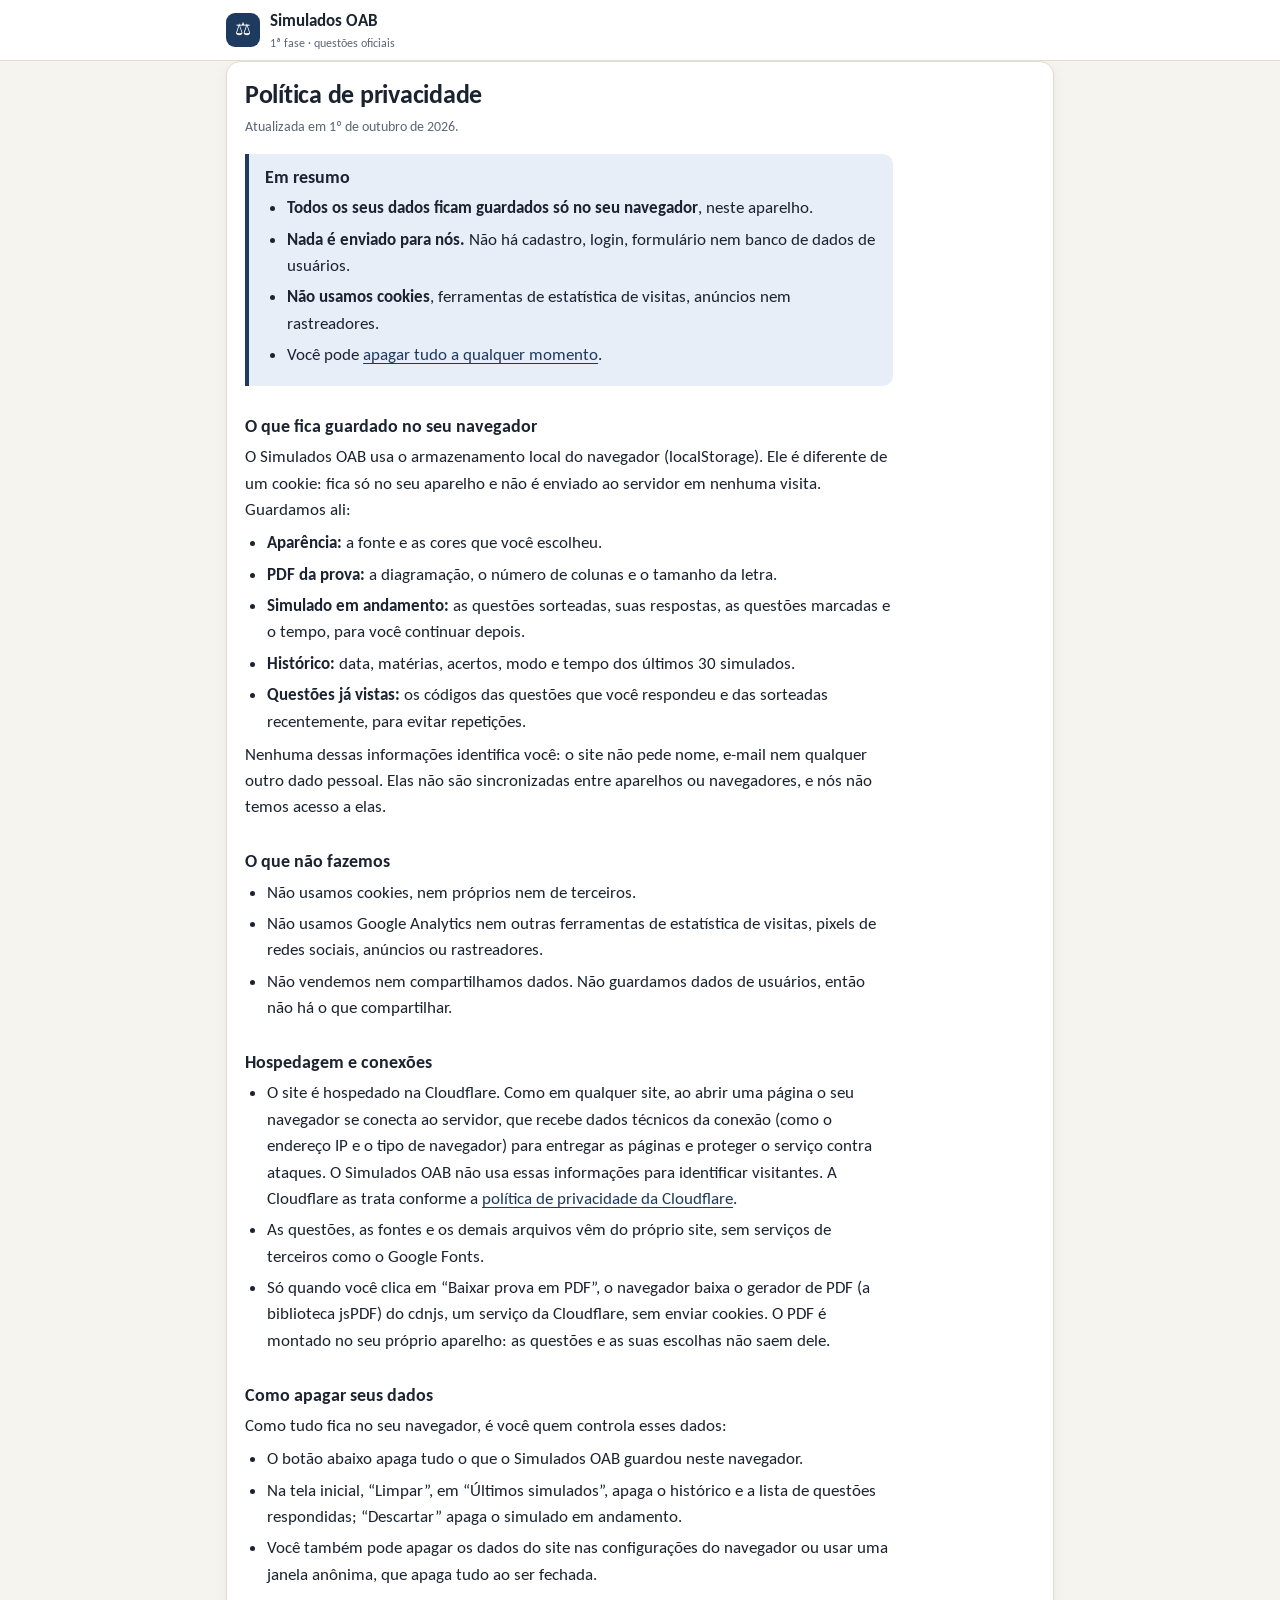
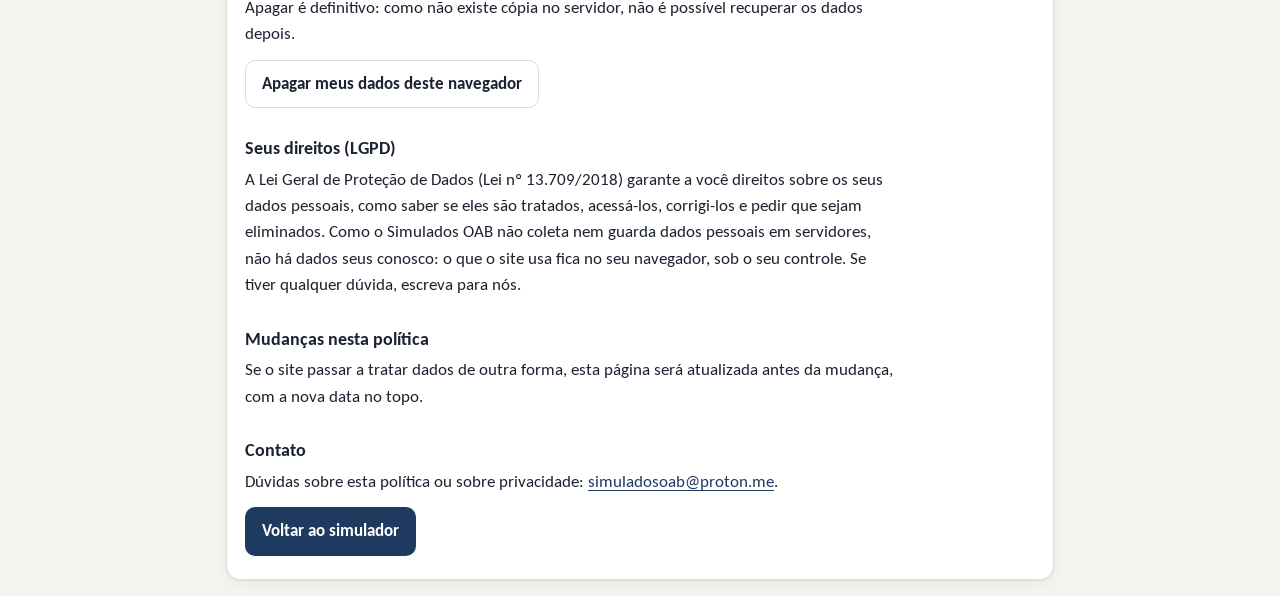
==== privacidade.html @ f7adb547 "Política de privacidade, cabeçalhos de segurança e lista do que é publicado - Política de privacidad" ====
<!doctype html>
<html lang="pt-BR">
<head>
<meta charset="utf-8">
<meta name="viewport" content="width=device-width, initial-scale=1">
<title>Política de privacidade · Simulados OAB</title>
<meta name="description" content="Como o Simulados OAB trata seus dados: tudo fica guardado só no seu navegador, sem cookies e sem rastreadores.">
<link rel="icon" href="data:image/svg+xml,%3Csvg xmlns='http://www.w3.org/2000/svg' viewBox='0 0 32 32'%3E%3Crect width='32' height='32' rx='7' fill='%231f3a5f'/%3E%3Cpath d='M16 6v20M9 11h14M9 11l-3 7h6zM23 11l-3 7h6z' stroke='%23f2c14e' stroke-width='2' fill='none' stroke-linejoin='round'/%3E%3C/svg%3E">
<script src="tema.js"></script>
<link rel="stylesheet" href="style.css">
</head>
<body>
<header class="top">
  <div class="wrap top-in">
    <a class="brand" href="./">
      <span class="logo" aria-hidden="true">⚖</span>
      <span><strong>Simulados OAB</strong><small>1ª fase · questões oficiais</small></span>
    </a>
  </div>
</header>

<main class="wrap">
  <article class="card doc">
    <h1>Política de privacidade</h1>
    <p class="muted small">Atualizada em <time datetime="2026-10-01">1º de outubro de 2026</time>.</p>

    <div class="destaque">
      <h2 id="resumo">Em resumo</h2>
      <ul>
        <li><strong>Todos os seus dados ficam guardados só no seu navegador</strong>, neste aparelho.</li>
        <li><strong>Nada é enviado para nós.</strong> Não há cadastro, login, formulário nem banco de dados de usuários.</li>
        <li><strong>Não usamos cookies</strong>, ferramentas de estatística de visitas, anúncios nem rastreadores.</li>
        <li>Você pode <a href="#apagar">apagar tudo a qualquer momento</a>.</li>
      </ul>
    </div>

    <h2 id="local">O que fica guardado no seu navegador</h2>
    <p>
      O Simulados OAB usa o armazenamento local do navegador (<span lang="en">localStorage</span>).
      Ele é diferente de um cookie: fica só no seu aparelho e não é enviado ao servidor em nenhuma visita.
      Guardamos ali:
    </p>
    <ul>
      <li><strong>Aparência:</strong> a fonte e as cores que você escolheu.</li>
      <li><strong>PDF da prova:</strong> a diagramação, o número de colunas e o tamanho da letra.</li>
      <li><strong>Simulado em andamento:</strong> as questões sorteadas, suas respostas, as questões marcadas e o tempo, para você continuar depois.</li>
      <li><strong>Histórico:</strong> data, matérias, acertos, modo e tempo dos últimos 30 simulados.</li>
      <li><strong>Questões já vistas:</strong> os códigos das questões que você respondeu e das sorteadas recentemente, para evitar repetições.</li>
    </ul>
    <p>
      Nenhuma dessas informações identifica você: o site não pede nome, e-mail nem qualquer outro dado pessoal.
      Elas não são sincronizadas entre aparelhos ou navegadores, e nós não temos acesso a elas.
    </p>

    <h2 id="nao-fazemos">O que não fazemos</h2>
    <ul>
      <li>Não usamos cookies, nem próprios nem de terceiros.</li>
      <li>Não usamos Google Analytics nem outras ferramentas de estatística de visitas, pixels de redes sociais, anúncios ou rastreadores.</li>
      <li>Não vendemos nem compartilhamos dados. Não guardamos dados de usuários, então não há o que compartilhar.</li>
    </ul>

    <h2 id="hospedagem">Hospedagem e conexões</h2>
    <ul>
      <li>
        O site é hospedado na Cloudflare. Como em qualquer site, ao abrir uma página o seu navegador se conecta ao servidor,
        que recebe dados técnicos da conexão (como o endereço IP e o tipo de navegador) para entregar as páginas e proteger o
        serviço contra ataques. O Simulados OAB não usa essas informações para identificar visitantes. A Cloudflare as trata
        conforme a <a href="https://www.cloudflare.com/pt-br/privacypolicy/" rel="noopener">política de privacidade da Cloudflare</a>.
      </li>
      <li>As questões, as fontes e os demais arquivos vêm do próprio site, sem serviços de terceiros como o Google Fonts.</li>
      <li>
        Só quando você clica em “Baixar prova em PDF”, o navegador baixa o gerador de PDF (a biblioteca jsPDF) do cdnjs,
        um serviço da Cloudflare, sem enviar cookies. O PDF é montado no seu próprio aparelho: as questões e as suas
        escolhas não saem dele.
      </li>
    </ul>

    <h2 id="apagar">Como apagar seus dados</h2>
    <p>Como tudo fica no seu navegador, é você quem controla esses dados:</p>
    <ul>
      <li>O botão abaixo apaga tudo o que o Simulados OAB guardou neste navegador.</li>
      <li>Na tela inicial, “Limpar”, em “Últimos simulados”, apaga o histórico e a lista de questões respondidas; “Descartar” apaga o simulado em andamento.</li>
      <li>Você também pode apagar os dados do site nas configurações do navegador ou usar uma janela anônima, que apaga tudo ao ser fechada.</li>
    </ul>
    <p>Apagar é definitivo: como não existe cópia no servidor, não é possível recuperar os dados depois.</p>
    <div class="acoes">
      <button id="apagarBtn" class="btn ghost" type="button" hidden>Apagar meus dados deste navegador</button>
      <p id="apagarMsg" class="small" role="status"></p>
    </div>

    <h2 id="direitos">Seus direitos (LGPD)</h2>
    <p>
      A Lei Geral de Proteção de Dados (Lei nº 13.709/2018) garante a você direitos sobre os seus dados pessoais,
      como saber se eles são tratados, acessá-los, corrigi-los e pedir que sejam eliminados. Como o Simulados OAB não
      coleta nem guarda dados pessoais em servidores, não há dados seus conosco: o que o site usa fica no seu
      navegador, sob o seu controle. Se tiver qualquer dúvida, escreva para nós.
    </p>

    <h2 id="mudancas">Mudanças nesta política</h2>
    <p>
      Se o site passar a tratar dados de outra forma, esta página será atualizada antes da mudança, com a nova data no topo.
    </p>

    <h2 id="contato">Contato</h2>
    <p>Dúvidas sobre esta política ou sobre privacidade: <a href="mailto:simuladosoab@proton.me">simuladosoab@proton.me</a>.</p>

    <p class="acoes"><a class="btn primary" href="./">Voltar ao simulador</a></p>
  </article>
</main>
<script src="privacidade.js"></script>
</body>
</html>
---- style.css ----
/* ---------- fontes embarcadas (licenças em fonts/) ---------- */
/* Fonte OAB: a Calibri dos cadernos de prova quando o aparelho a tem; senão, a Carlito
   (mesmas medidas da Calibri), embarcada como subconjunto latino com o nome "Fonte OAB". */
@font-face { font-family: "Fonte OAB"; src: local("Calibri"), url("fonts/FonteOAB-Regular.woff2") format("woff2"), url("fonts/FonteOAB-Regular.woff") format("woff"); font-weight: 400; font-style: normal; font-display: swap; }
@font-face { font-family: "Fonte OAB"; src: local("Calibri Bold"), local("Calibri-Bold"), url("fonts/FonteOAB-Bold.woff2") format("woff2"), url("fonts/FonteOAB-Bold.woff") format("woff"); font-weight: 700; font-style: normal; font-display: swap; }
@font-face { font-family: "Fonte OAB"; src: local("Calibri Italic"), local("Calibri-Italic"), url("fonts/FonteOAB-Italic.woff2") format("woff2"), url("fonts/FonteOAB-Italic.woff") format("woff"); font-weight: 400; font-style: italic; font-display: swap; }
@font-face { font-family: "Fonte OAB"; src: local("Calibri Bold Italic"), local("Calibri-BoldItalic"), url("fonts/FonteOAB-BoldItalic.woff2") format("woff2"), url("fonts/FonteOAB-BoldItalic.woff") format("woff"); font-weight: 700; font-style: italic; font-display: swap; }
@font-face { font-family: "iA Writer Duo S"; src: url("fonts/iAWriterDuoS-Regular.woff2") format("woff2"), url("fonts/iAWriterDuoS-Regular.woff") format("woff"); font-weight: 400; font-style: normal; font-display: swap; }
@font-face { font-family: "iA Writer Duo S"; src: url("fonts/iAWriterDuoS-Bold.woff2") format("woff2"), url("fonts/iAWriterDuoS-Bold.woff") format("woff"); font-weight: 700; font-style: normal; font-display: swap; }
@font-face { font-family: "iA Writer Duo S"; src: url("fonts/iAWriterDuoS-Italic.woff2") format("woff2"), url("fonts/iAWriterDuoS-Italic.woff") format("woff"); font-weight: 400; font-style: italic; font-display: swap; }
@font-face { font-family: "iA Writer Duo S"; src: url("fonts/iAWriterDuoS-BoldItalic.woff2") format("woff2"), url("fonts/iAWriterDuoS-BoldItalic.woff") format("woff"); font-weight: 700; font-style: italic; font-display: swap; }
@font-face { font-family: "Atkinson Hyperlegible"; src: url("fonts/AtkinsonHyperlegible-Regular.woff2") format("woff2"), url("fonts/AtkinsonHyperlegible-Regular.woff") format("woff"); font-weight: 400; font-display: swap; }
@font-face { font-family: "Atkinson Hyperlegible"; src: url("fonts/AtkinsonHyperlegible-Bold.woff2") format("woff2"), url("fonts/AtkinsonHyperlegible-Bold.woff") format("woff"); font-weight: 700; font-display: swap; }
@font-face { font-family: "Lexend"; src: url("fonts/Lexend-wght.ttf") format("truetype"); font-weight: 100 900; font-display: swap; }
@font-face { font-family: "Literata"; src: url("fonts/Literata-Regular.woff2") format("woff2"), url("fonts/Literata-Regular.woff") format("woff"); font-weight: 400; font-display: swap; }
@font-face { font-family: "Literata"; src: url("fonts/Literata-Bold.woff2") format("woff2"), url("fonts/Literata-Bold.woff") format("woff"); font-weight: 700; font-display: swap; }
@font-face { font-family: "Lora"; src: url("fonts/Lora-wght.ttf") format("truetype"); font-weight: 400 700; font-display: swap; }

:root {
  --font-system: -apple-system, BlinkMacSystemFont, "Segoe UI", Roboto, "Helvetica Neue", Arial, sans-serif;
  --font: "Fonte OAB", Calibri, var(--font-system); /* padrão: Fonte OAB */
  --fs: 17px;
}
:root[data-font="iawriter"] { --font: "iA Writer Duo S", ui-monospace, Menlo, monospace; --fs: 15px; }
:root[data-font="atkinson"] { --font: "Atkinson Hyperlegible", var(--font-system); --fs: 16.5px; }
:root[data-font="lexend"] { --font: "Lexend", var(--font-system); --fs: 15.5px; }
:root[data-font="literata"] { --font: "Literata", Georgia, "Times New Roman", serif; --fs: 16.5px; }
:root[data-font="lora"] { --font: "Lora", Georgia, "Times New Roman", serif; --fs: 16.5px; }

/* ---------- cores (fundo + texto) ---------- */
:root {
  --bg: #f6f4ef;
  --surface: #ffffff;
  --surface-2: #f1eee7;
  --ink: #1b2330;
  --muted: #5d6675;
  --line: #e2ddd2;
  --brand: #1f3a5f;
  --brand-ink: #ffffff;
  --accent: #b8860b;
  --ok: #1e7a4c;
  --ok-bg: #e5f4ec;
  --bad: #b3261e;
  --bad-bg: #fbe9e7;
  --warn: #8a5a00;
  --sel: #e7eef8;
  --sel-line: #1f3a5f;
  --shadow: 0 1px 2px rgba(20, 30, 45, .06), 0 4px 16px rgba(20, 30, 45, .05);
  --radius: 14px;
  color-scheme: light;
}
/* "Automático": segue o claro/escuro do sistema. O escuro é em escala de cinza (mesma
   luminosidade dos tons originais); só acerto/erro mantêm verde e vermelho. */
@media (prefers-color-scheme: dark) {
  :root:not([data-theme]), :root[data-theme="auto"] {
    --bg: #151515; --surface: #202020; --surface-2: #292929; --ink: #ebebeb; --muted: #a3a3a3;
    --line: #353535; --brand: #b2b2b2; --brand-ink: #151515; --accent: #bbbbbb;
    --ok: #5cc98d; --ok-bg: #173226; --bad: #f08a80; --bad-bg: #3a1d1b; --warn: #bbbbbb;
    --sel: #2c2c2c; --sel-line: #b2b2b2; --shadow: 0 1px 2px rgba(0,0,0,.3); color-scheme: dark;
  }
}
:root[data-theme="dark"] {
  --bg: #151515; --surface: #202020; --surface-2: #292929; --ink: #ebebeb; --muted: #a3a3a3;
  --line: #353535; --brand: #b2b2b2; --brand-ink: #151515; --accent: #bbbbbb;
  --ok: #5cc98d; --ok-bg: #173226; --bad: #f08a80; --bad-bg: #3a1d1b; --warn: #bbbbbb;
  --sel: #2c2c2c; --sel-line: #b2b2b2; --shadow: 0 1px 2px rgba(0,0,0,.3); color-scheme: dark;
}
:root[data-theme="sepia"] {
  --bg: #f3ead7; --surface: #fbf5e8; --surface-2: #efe3cb; --ink: #3d2f1f; --muted: #6f5b44;
  --line: #e0d1b3; --brand: #7a4a1c; --brand-ink: #fffaf0; --accent: #a8741a;
  --ok: #3d6b2a; --ok-bg: #e6ecd2; --bad: #a23a22; --bad-bg: #f6dfd2; --warn: #8a5a00;
  --sel: #f0e1c4; --sel-line: #7a4a1c; --shadow: 0 1px 2px rgba(80, 55, 20, .08); color-scheme: light;
}
:root[data-theme="papel"] {
  --bg: #ffffff; --surface: #ffffff; --surface-2: #f3f3f3; --ink: #111111; --muted: #555555;
  --line: #dddddd; --brand: #111111; --brand-ink: #ffffff; --accent: #9a6b00;
  --ok: #1a7a3e; --ok-bg: #e3f3e8; --bad: #b3261e; --bad-bg: #fbe6e4; --warn: #7a5000;
  --sel: #ececec; --sel-line: #111111; --shadow: none; color-scheme: light;
}
:root[data-theme="verde"] {
  --bg: #e7efe2; --surface: #f4f8f1; --surface-2: #dde8d6; --ink: #1d2b1a; --muted: #4f5f4a;
  --line: #cddbc4; --brand: #2f5d34; --brand-ink: #ffffff; --accent: #8a6d12;
  --ok: #23703e; --ok-bg: #d8ecd9; --bad: #a8321f; --bad-bg: #f4dcd5; --warn: #7a5300;
  --sel: #d6e6d0; --sel-line: #2f5d34; --shadow: 0 1px 2px rgba(30, 50, 25, .08); color-scheme: light;
}
:root[data-theme="noite"] {
  --bg: #0e1726; --surface: #15213a; --surface-2: #1c2b47; --ink: #dbe5f3; --muted: #93a3bb;
  --line: #2a3a58; --brand: #7fb0ff; --brand-ink: #0b1424; --accent: #f2c14e;
  --ok: #6fd39a; --ok-bg: #12321f; --bad: #ff8f84; --bad-bg: #3d1c1a; --warn: #f0b65a;
  --sel: #1d3150; --sel-line: #7fb0ff; --shadow: 0 1px 2px rgba(0,0,0,.35); color-scheme: dark;
}
:root[data-theme="contraste"] {
  --bg: #000000; --surface: #000000; --surface-2: #1a1a1a; --ink: #ffffff; --muted: #e6e6e6;
  --line: #ffffff; --brand: #ffd400; --brand-ink: #000000; --accent: #ffd400;
  --ok: #4dff88; --ok-bg: #003316; --bad: #ff6b6b; --bad-bg: #3a0000; --warn: #ffd400;
  --sel: #262600; --sel-line: #ffd400; --shadow: none; color-scheme: dark;
}

* { box-sizing: border-box; }
html { -webkit-text-size-adjust: 100%; }
body {
  margin: 0; background: var(--bg); color: var(--ink);
  font: var(--fs)/1.55 var(--font);
}
[hidden] { display: none !important; }
h1, h2 { line-height: 1.2; margin: 0 0 .4em; }
h1 { font-size: 1.6rem; letter-spacing: -.01em; }
h2 { font-size: 1.05rem; }
p { margin: .3em 0; }
.wrap { max-width: 860px; margin: 0 auto; padding: 0 16px; }
.muted { color: var(--muted); }
.small { font-size: .88rem; }
.row { display: flex; align-items: center; }
.gap { gap: 10px; }
.wrap-row { flex-wrap: wrap; margin: 4px 0 16px; }

/* header */
.top { background: var(--surface); border-bottom: 1px solid var(--line); position: sticky; top: 0; z-index: 10; }
.top-in { display: flex; justify-content: space-between; align-items: center; height: 60px; }
.brand { display: flex; gap: 10px; align-items: center; background: none; border: 0; color: inherit; cursor: pointer; padding: 0; text-align: left; font: inherit; }
.brand small { display: block; color: var(--muted); font-size: .75rem; }
.logo { width: 34px; height: 34px; border-radius: 9px; background: var(--brand); color: var(--brand-ink); display: grid; place-items: center; font-size: 18px; }
.top-actions { display: flex; align-items: center; gap: 10px; }
.timer { font-variant-numeric: tabular-nums; font-weight: 600; background: var(--surface-2); padding: 4px 10px; border-radius: 999px; font-size: .9rem; }
.timer.low { color: var(--bad); }
.icon-btn { width: 36px; height: 36px; border-radius: 10px; border: 1px solid var(--line); background: var(--surface); color: var(--ink); cursor: pointer; font-size: 16px; }

main { padding-top: 20px; padding-bottom: 60px; }
.intro { margin: 8px 0 16px; }

/* cards */
.card { background: var(--surface); border: 1px solid var(--line); border-radius: var(--radius); padding: 18px; margin-bottom: 16px; box-shadow: var(--shadow); }
.card-head { display: flex; justify-content: space-between; align-items: center; gap: 10px; }
.pill { font-size: .8rem; background: var(--surface-2); padding: 3px 10px; border-radius: 999px; color: var(--muted); white-space: nowrap; }
.pill.group { background: var(--sel); color: var(--brand); font-weight: 600; }
.resume { display: flex; justify-content: space-between; align-items: center; gap: 12px; flex-wrap: wrap; border-color: var(--accent); }
.resume .muted { display: block; font-size: .88rem; }

/* presets */
.presets { display: grid; grid-template-columns: repeat(2, minmax(0, 1fr)); gap: 10px; margin: 14px 0 16px; }
.preset { text-align: left; border: 1px solid var(--line); background: var(--surface-2); color: var(--ink); border-radius: 12px; padding: 12px 14px; cursor: pointer; font: inherit; transition: border-color .15s, background .15s; }
.preset:hover { border-color: var(--sel-line); }
.preset.on { background: var(--sel); border-color: var(--sel-line); box-shadow: inset 0 0 0 1px var(--sel-line); }
.preset-t { display: block; font-weight: 650; }
.preset-d { display: block; font-size: .8rem; color: var(--muted); margin-top: 2px; }

/* subject chips */
.subjects { display: grid; gap: 14px; }
.tier-h { font-size: .75rem; text-transform: uppercase; letter-spacing: .06em; color: var(--muted); margin: 0 0 6px; font-weight: 600; }
.chips { display: flex; flex-wrap: wrap; gap: 8px; }
.chip { border: 1px solid var(--line); background: var(--surface); color: var(--ink); border-radius: 999px; padding: 7px 12px; cursor: pointer; font: inherit; font-size: .9rem; display: inline-flex; gap: 6px; align-items: center; }
.chip:hover { border-color: var(--sel-line); }
.chip .n { color: var(--muted); font-size: .78rem; }
.chip[aria-pressed="true"] { background: var(--brand); border-color: var(--brand); color: var(--brand-ink); }
.chip[aria-pressed="true"] .n { color: inherit; opacity: .8; }
.warn { color: var(--warn); margin-top: 10px; }

/* fields */
.grid2 { display: grid; grid-template-columns: 1fr 1fr; gap: 12px; margin: 10px 0 14px; }
.field span { display: block; font-size: .85rem; color: var(--muted); margin-bottom: 4px; }
select { width: 100%; font: inherit; padding: 9px 10px; border-radius: 10px; border: 1px solid var(--line); background: var(--surface); color: var(--ink); }
.toggles { display: grid; grid-template-columns: 1fr 1fr; gap: 10px; margin-bottom: 12px; }
.toggle { display: flex; gap: 10px; align-items: flex-start; border: 1px solid var(--line); border-radius: 12px; padding: 10px 12px; cursor: pointer; }
.toggle:has(input:checked) { border-color: var(--sel-line); background: var(--sel); }
.toggle input { margin-top: 4px; accent-color: var(--brand); }
.toggle small { display: block; color: var(--muted); font-size: .8rem; }
.check { display: flex; gap: 8px; align-items: flex-start; font-size: .92rem; margin: 6px 0; cursor: pointer; }
.check input { margin-top: 4px; accent-color: var(--brand); }
.check.inline { margin: 0; font-size: .85rem; }

/* buttons */
.btn { font: inherit; font-weight: 600; border-radius: 10px; padding: 10px 16px; cursor: pointer; border: 1px solid transparent; }
.btn.small { padding: 6px 10px; font-size: .85rem; }
.btn.big { padding: 13px 22px; font-size: 1.02rem; }
.btn.primary { background: var(--brand); color: var(--brand-ink); }
.btn.primary:disabled { opacity: .45; cursor: not-allowed; }
.btn.ghost { background: var(--surface); color: var(--ink); border-color: var(--line); }
.btn.ghost:hover { border-color: var(--sel-line); }
.btn.danger-ghost { background: none; color: var(--bad); border-color: transparent; text-decoration: underline; text-underline-offset: 3px; }
.start-bar { display: flex; justify-content: space-between; align-items: center; gap: 12px; flex-wrap: wrap; margin: 4px 0 24px; }

.history { list-style: none; margin: 8px 0 0; padding: 0; }
.history li { display: flex; justify-content: space-between; gap: 12px; padding: 8px 0; border-top: 1px solid var(--line); font-size: .9rem; }
.history li:first-child { border-top: 0; }
.history .sc { font-weight: 700; font-variant-numeric: tabular-nums; }
.foot { margin-top: 24px; }

/* quiz */
.quiz-top { display: flex; gap: 12px; align-items: center; justify-content: space-between; margin-bottom: 10px; }
.quiz-top > div { flex: 1; }
.progress { height: 6px; background: var(--surface-2); border-radius: 999px; overflow: hidden; }
#progBar { height: 100%; width: 0; background: var(--brand); transition: width .2s; }
.qgrid { display: grid; grid-template-columns: repeat(auto-fill, minmax(38px, 1fr)); gap: 6px; margin-bottom: 12px; }
.qgrid button { font: inherit; font-size: .8rem; height: 34px; border-radius: 8px; border: 1px solid var(--line); background: var(--surface); color: var(--ink); cursor: pointer; position: relative; }
.qgrid button.ans { background: var(--sel); border-color: var(--sel-line); }
.qgrid button.cur { outline: 2px solid var(--accent); outline-offset: 1px; }
.qgrid button.flag::after { content: ""; position: absolute; top: 3px; right: 3px; width: 6px; height: 6px; border-radius: 50%; background: var(--accent); }
.qgrid button.right { background: var(--ok-bg); border-color: var(--ok); }
.qgrid button.wrong { background: var(--bad-bg); border-color: var(--bad); }
.qmeta { display: flex; flex-wrap: wrap; gap: 8px 12px; align-items: center; margin-bottom: 10px; }
.tag { background: var(--sel); color: var(--brand); font-weight: 650; font-size: .8rem; padding: 3px 10px; border-radius: 999px; }
.qtext { white-space: pre-line; font-size: 1.02rem; margin-bottom: 14px; }
.alts { display: grid; gap: 8px; }
.alt { display: flex; gap: 12px; text-align: left; font: inherit; color: var(--ink); background: var(--surface); border: 1px solid var(--line); border-radius: 12px; padding: 11px 13px; cursor: pointer; line-height: 1.45; }
.alt:hover:not(:disabled) { border-color: var(--sel-line); }
.alt .l { flex: 0 0 26px; height: 26px; border-radius: 50%; display: grid; place-items: center; font-weight: 700; font-size: .85rem; background: var(--surface-2); }
.alt.chosen { border-color: var(--sel-line); background: var(--sel); box-shadow: inset 0 0 0 1px var(--sel-line); }
.alt.chosen .l { background: var(--brand); color: var(--brand-ink); }
.alt.right { border-color: var(--ok); background: var(--ok-bg); box-shadow: inset 0 0 0 1px var(--ok); }
.alt.right .l { background: var(--ok); color: #fff; }
.alt.wrong { border-color: var(--bad); background: var(--bad-bg); box-shadow: inset 0 0 0 1px var(--bad); }
.alt.wrong .l { background: var(--bad); color: #fff; }
.alt:disabled { cursor: default; }
.feedback { margin-top: 12px; padding: 10px 12px; border-radius: 10px; font-weight: 600; }
.feedback.ok { background: var(--ok-bg); color: var(--ok); }
.feedback.bad { background: var(--bad-bg); color: var(--bad); }
.quiz-nav { display: grid; grid-template-columns: 1fr auto 1fr; gap: 10px; }
.quiz-nav #nextBtn { justify-self: end; }
.quiz-nav #prevBtn { justify-self: start; }
.finish-row { text-align: center; margin-top: 14px; }

/* result */
.score-card { display: flex; gap: 20px; align-items: center; }
.score-ring { --p: 0; flex: 0 0 104px; height: 104px; border-radius: 50%; display: grid; place-items: center;
  background: conic-gradient(var(--ring, var(--brand)) calc(var(--p) * 1%), var(--surface-2) 0); }
.score-ring span { width: 80px; height: 80px; border-radius: 50%; background: var(--surface); display: grid; place-items: center; font-weight: 800; font-size: 1.35rem; font-variant-numeric: tabular-nums; }
.bars { display: grid; gap: 10px; margin-top: 8px; }
.bar-row { display: grid; grid-template-columns: minmax(120px, 210px) 1fr auto; gap: 10px; align-items: center; font-size: .9rem; }
.bar { height: 10px; border-radius: 999px; background: var(--surface-2); overflow: hidden; }
.bar > i { display: block; height: 100%; background: var(--brand); border-radius: 999px; }
.bar-row .v { font-variant-numeric: tabular-nums; color: var(--muted); min-width: 64px; text-align: right; }
.review { display: grid; gap: 12px; margin-top: 10px; }
.rv { border: 1px solid var(--line); border-radius: 12px; padding: 12px 14px; }
.rv summary { cursor: pointer; display: flex; gap: 10px; align-items: baseline; list-style: none; }
.rv summary::-webkit-details-marker { display: none; }
.rv .st { flex: 0 0 auto; font-weight: 700; font-size: .8rem; padding: 2px 8px; border-radius: 999px; }
.rv .st.ok { background: var(--ok-bg); color: var(--ok); }
.rv .st.bad { background: var(--bad-bg); color: var(--bad); }
.rv .st.blank { background: var(--surface-2); color: var(--muted); }
.rv .sum { overflow: hidden; text-overflow: ellipsis; display: -webkit-box; -webkit-line-clamp: 2; -webkit-box-orient: vertical; }
.rv .body { margin-top: 10px; }
.rv .body .alts { margin-top: 8px; }

.toast { position: fixed; left: 50%; bottom: 20px; transform: translateX(-50%); background: var(--ink); color: var(--bg); padding: 10px 16px; border-radius: 10px; font-size: .9rem; max-width: calc(100% - 32px); z-index: 20; }

@media (max-width: 640px) {
  h1 { font-size: 1.35rem; }
  .presets, .grid2, .toggles { grid-template-columns: 1fr; }
  .card { padding: 14px; }
  .score-card { flex-direction: column; text-align: center; }
  .bar-row { grid-template-columns: 1fr auto; }
  .bar-row .bar { grid-column: 1 / -1; grid-row: 2; }
  .quiz-nav { grid-template-columns: 1fr 1fr; }
  .quiz-nav #flagBtn { grid-column: 1 / -1; grid-row: 2; }
  .start-bar .btn { width: 100%; }
  .brand small { display: none; }
}

/* v2: prova completa, temas recorrentes, PDF */
.preset.wide { grid-column: 1 / -1; }
.rec-box { margin: 2px 0 8px 26px; font-size: .85rem; }
.rec-box summary { cursor: pointer; color: var(--brand); font-weight: 600; }
.rec-list { margin-top: 8px; display: grid; gap: 6px; }
.rec-list p { margin: 0; color: var(--muted); }
.rec-list strong { color: var(--ink); }
.start-actions { display: flex; gap: 10px; flex-wrap: wrap; }
.btn.ghost.big:disabled { opacity: .45; cursor: not-allowed; }
.qmeta .topic { font-size: .8rem; color: var(--muted); }
@media (max-width: 640px) {
  .start-actions { width: 100%; flex-direction: column-reverse; }
  .start-actions .btn { width: 100%; }
  .rec-box { margin-left: 0; }
}

/* v3: aparência (fonte e cores) */
.appearance { padding: 0; }
.appearance > summary { list-style: none; cursor: pointer; padding: 14px 18px; display: flex; align-items: center; justify-content: space-between; gap: 12px; }
.appearance > summary::-webkit-details-marker { display: none; }
.appearance > summary::after { content: "▾"; color: var(--muted); transition: transform .15s; }
.appearance[open] > summary::after { transform: rotate(180deg); }
.appearance .ap-cur { color: var(--muted); font-size: .85rem; font-weight: 400; }
.appearance .ap-body { padding: 0 18px 18px; display: grid; gap: 16px; }
.ap-h { font-size: .8rem; text-transform: uppercase; letter-spacing: .06em; color: var(--muted); font-weight: 600; margin: 0 0 8px; }
.ap-fonts { display: grid; grid-template-columns: repeat(3, minmax(0, 1fr)); gap: 8px; }
.ap-font { font: inherit; text-align: left; border: 1px solid var(--line); background: var(--surface); color: var(--ink); border-radius: 12px; padding: 10px 12px; cursor: pointer; }
.ap-font .aa { display: block; font-size: 1.35rem; line-height: 1.2; }
.ap-font .nm { display: block; font-size: .8rem; color: var(--muted); margin-top: 2px; }
.ap-font[aria-checked="true"], .ap-color[aria-checked="true"] { border-color: var(--sel-line); box-shadow: inset 0 0 0 2px var(--sel-line); }
.ap-colors { display: grid; grid-template-columns: repeat(4, minmax(0, 1fr)); gap: 8px; }
.ap-color { font: inherit; border: 1px solid var(--line); border-radius: 12px; padding: 0; cursor: pointer; overflow: hidden; background: none; color: var(--ink); text-align: left; }
.ap-color .sw { display: flex; align-items: center; justify-content: center; height: 46px; font-weight: 700; font-size: 1.1rem; border-bottom: 1px solid var(--line); }
.ap-color .nm { display: block; padding: 6px 10px; font-size: .8rem; }
@media (max-width: 640px) {
  .ap-fonts { grid-template-columns: repeat(2, minmax(0, 1fr)); }
  .ap-colors { grid-template-columns: repeat(2, minmax(0, 1fr)); }
}

/* v4: menu de formatação no cabeçalho e opções do PDF */
.fmt { position: relative; }
#fmtBtn { display: grid; place-items: center; }
#fmtBtn[aria-expanded="true"] { border-color: var(--sel-line); background: var(--sel); color: var(--brand); }
.fmt-menu { position: absolute; right: 0; top: calc(100% + 8px); width: min(440px, calc(100vw - 32px)); max-height: calc(100vh - 90px); overflow: auto; z-index: 30; margin: 0; padding: 14px; display: grid; gap: 8px; box-shadow: 0 8px 30px rgba(0, 0, 0, .18); }
.fmt-menu .ap-h { margin: 4px 0 0; }
.fmt-menu .ap-fonts { grid-template-columns: repeat(3, minmax(0, 1fr)); }
.fmt-menu .ap-font .aa { font-size: 1.15rem; }
.ap-font .nt { display: block; font-size: .72rem; color: var(--brand); font-weight: 600; margin-top: 1px; }
.ap-leg { margin: 8px 0 0; }
#pdfOpcoes .toggles { margin: 10px 0 8px; }
.link-btn { font: inherit; background: none; border: 0; padding: 0; color: var(--brand); text-decoration: underline; text-underline-offset: 3px; cursor: pointer; }
@media (max-width: 640px) {
  .fmt-menu .ap-fonts { grid-template-columns: repeat(2, minmax(0, 1fr)); }
}

/* links (rodapé, política de privacidade, página 404) */
a { color: var(--brand); text-underline-offset: 3px; }
a.brand { text-decoration: none; }
a.btn { display: inline-block; text-decoration: none; }
.foot p { margin: 0 0 .6em; }

/* páginas de texto: política de privacidade e 404 */
.doc > * { max-width: 72ch; }
.doc h1 { margin-bottom: .2em; }
.doc h2 { font-size: 1.15rem; margin: 1.6em 0 .4em; }
.doc ul { padding-left: 1.3em; margin: .4em 0; }
.doc li { margin: .3em 0; }
.doc .destaque { background: var(--sel); border-left: 4px solid var(--sel-line); border-radius: 0 10px 10px 0; padding: 12px 16px; margin: 16px 0; }
.doc .destaque h2 { margin-top: 0; }
.doc .destaque ul { margin: 0; }
.doc .acoes { margin-top: 12px; }
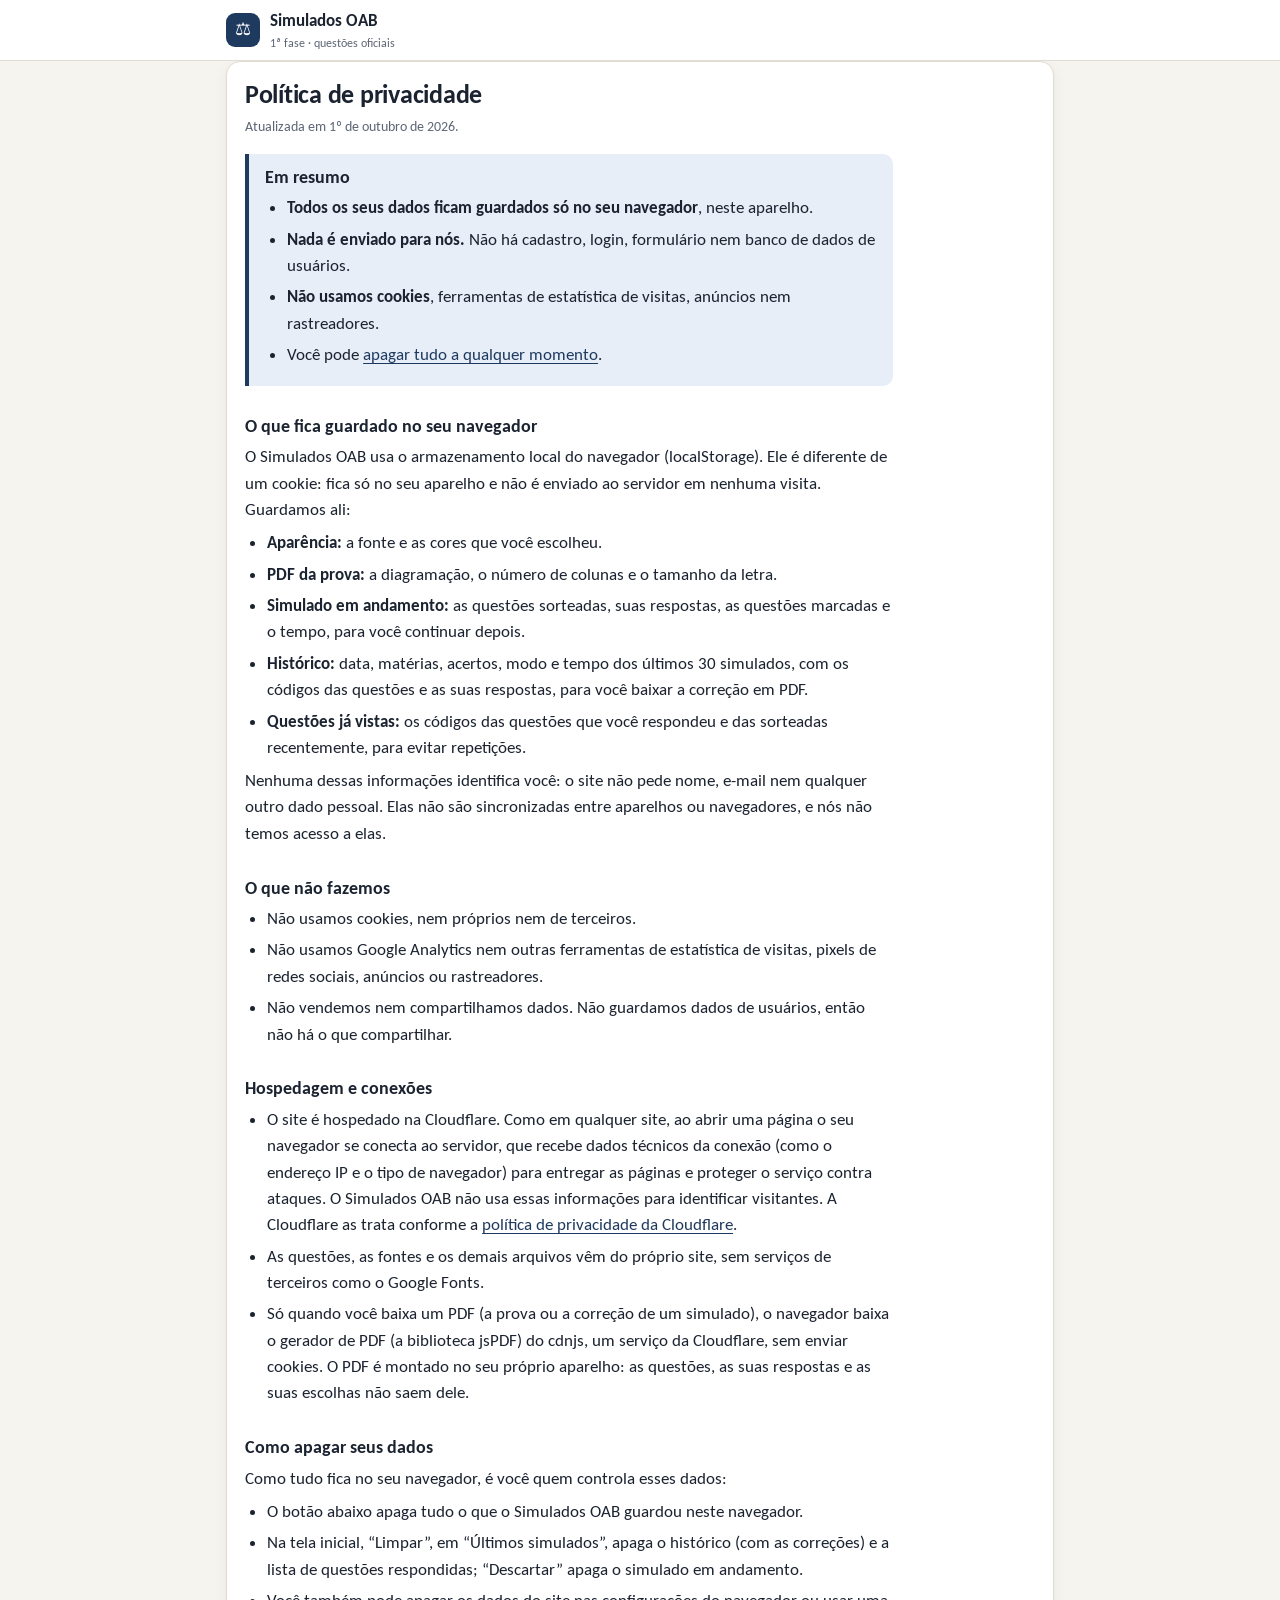
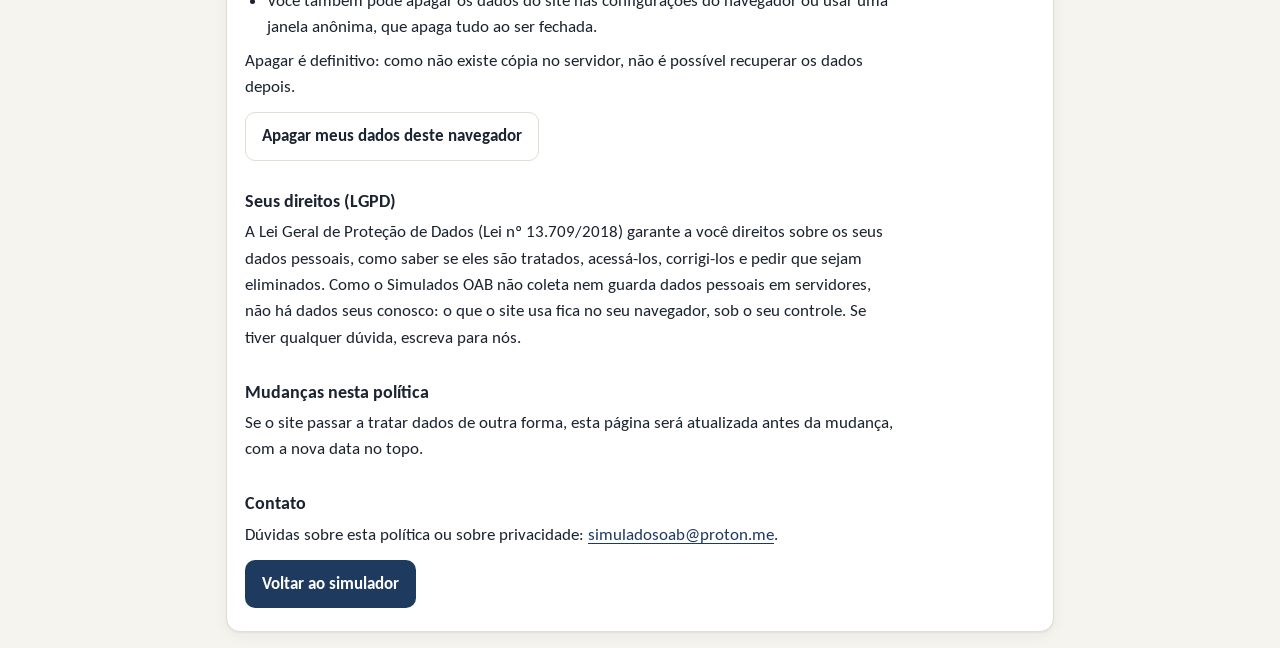
==== commit fe049824: "Correção em PDF de cada simulado do histórico - Botão "Correção em PDF" em cada simulado de "Últimos" ====
--- a/privacidade.html
+++ b/privacidade.html
@@ -44,7 +44,7 @@
       <li><strong>Aparência:</strong> a fonte e as cores que você escolheu.</li>
       <li><strong>PDF da prova:</strong> a diagramação, o número de colunas e o tamanho da letra.</li>
       <li><strong>Simulado em andamento:</strong> as questões sorteadas, suas respostas, as questões marcadas e o tempo, para você continuar depois.</li>
-      <li><strong>Histórico:</strong> data, matérias, acertos, modo e tempo dos últimos 30 simulados.</li>
+      <li><strong>Histórico:</strong> data, matérias, acertos, modo e tempo dos últimos 30 simulados, com os códigos das questões e as suas respostas, para você baixar a correção em PDF.</li>
       <li><strong>Questões já vistas:</strong> os códigos das questões que você respondeu e das sorteadas recentemente, para evitar repetições.</li>
     </ul>
     <p>
@@ -69,9 +69,9 @@
       </li>
       <li>As questões, as fontes e os demais arquivos vêm do próprio site, sem serviços de terceiros como o Google Fonts.</li>
       <li>
-        Só quando você clica em “Baixar prova em PDF”, o navegador baixa o gerador de PDF (a biblioteca jsPDF) do cdnjs,
-        um serviço da Cloudflare, sem enviar cookies. O PDF é montado no seu próprio aparelho: as questões e as suas
-        escolhas não saem dele.
+        Só quando você baixa um PDF (a prova ou a correção de um simulado), o navegador baixa o gerador de PDF
+        (a biblioteca jsPDF) do cdnjs, um serviço da Cloudflare, sem enviar cookies. O PDF é montado no seu próprio
+        aparelho: as questões, as suas respostas e as suas escolhas não saem dele.
       </li>
     </ul>
 
@@ -79,7 +79,7 @@
     <p>Como tudo fica no seu navegador, é você quem controla esses dados:</p>
     <ul>
       <li>O botão abaixo apaga tudo o que o Simulados OAB guardou neste navegador.</li>
-      <li>Na tela inicial, “Limpar”, em “Últimos simulados”, apaga o histórico e a lista de questões respondidas; “Descartar” apaga o simulado em andamento.</li>
+      <li>Na tela inicial, “Limpar”, em “Últimos simulados”, apaga o histórico (com as correções) e a lista de questões respondidas; “Descartar” apaga o simulado em andamento.</li>
       <li>Você também pode apagar os dados do site nas configurações do navegador ou usar uma janela anônima, que apaga tudo ao ser fechada.</li>
     </ul>
     <p>Apagar é definitivo: como não existe cópia no servidor, não é possível recuperar os dados depois.</p>
--- a/style.css
+++ b/style.css
@@ -183,6 +183,9 @@
 .history li { display: flex; justify-content: space-between; gap: 12px; padding: 8px 0; border-top: 1px solid var(--line); font-size: .9rem; }
 .history li:first-child { border-top: 0; }
 .history .sc { font-weight: 700; font-variant-numeric: tabular-nums; }
+.history li { flex-wrap: wrap; align-items: center; }
+.history .hist-r { display: flex; align-items: center; gap: 10px; margin-left: auto; }
+.btn[aria-disabled="true"] { opacity: .6; cursor: progress; }
 .foot { margin-top: 24px; }
 
 /* quiz */
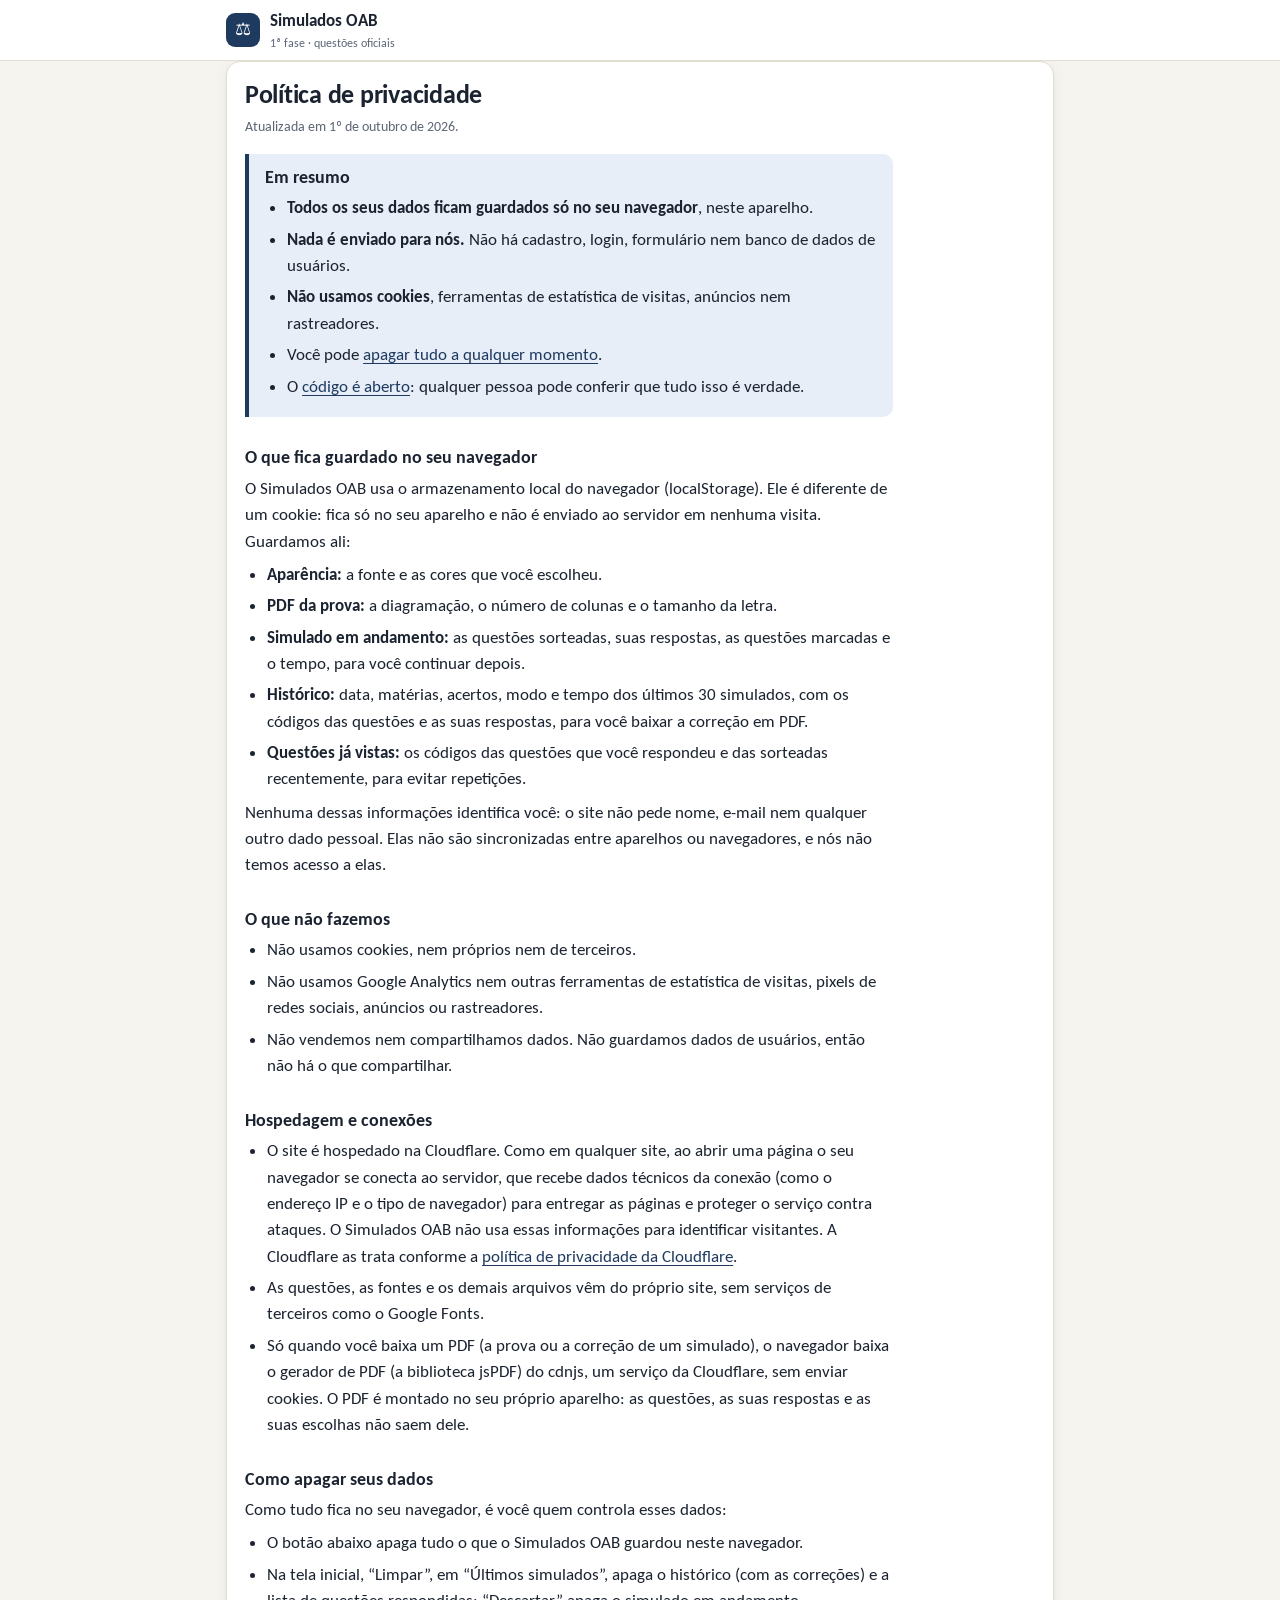
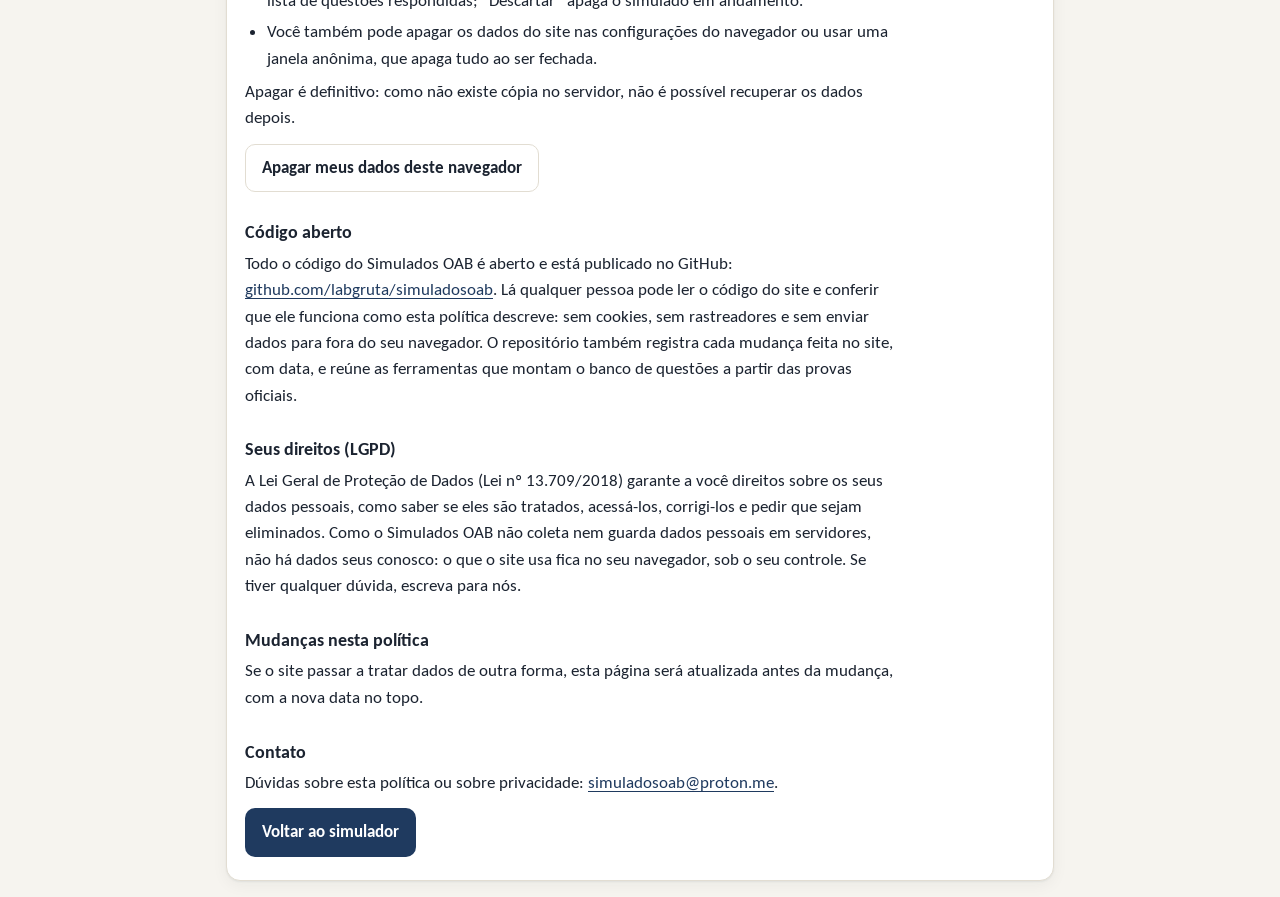
==== commit 9f75b407: "Política de privacidade: código aberto no GitHub Nova seção "Código aberto" com o link do repositóri" ====
--- a/privacidade.html
+++ b/privacidade.html
@@ -31,6 +31,7 @@
         <li><strong>Nada é enviado para nós.</strong> Não há cadastro, login, formulário nem banco de dados de usuários.</li>
         <li><strong>Não usamos cookies</strong>, ferramentas de estatística de visitas, anúncios nem rastreadores.</li>
         <li>Você pode <a href="#apagar">apagar tudo a qualquer momento</a>.</li>
+        <li>O <a href="#codigo">código é aberto</a>: qualquer pessoa pode conferir que tudo isso é verdade.</li>
       </ul>
     </div>
 
@@ -88,6 +89,16 @@
       <p id="apagarMsg" class="small" role="status"></p>
     </div>
 
+    <h2 id="codigo">Código aberto</h2>
+    <p>
+      Todo o código do Simulados OAB é aberto e está publicado no GitHub:
+      <a href="https://github.com/labgruta/simuladosoab">github.com/labgruta/simuladosoab</a>.
+      Lá qualquer pessoa pode ler o código do site e conferir que ele funciona como esta política descreve:
+      sem cookies, sem rastreadores e sem enviar dados para fora do seu navegador. O repositório também
+      registra cada mudança feita no site, com data, e reúne as ferramentas que montam o banco de questões
+      a partir das provas oficiais.
+    </p>
+
     <h2 id="direitos">Seus direitos (LGPD)</h2>
     <p>
       A Lei Geral de Proteção de Dados (Lei nº 13.709/2018) garante a você direitos sobre os seus dados pessoais,
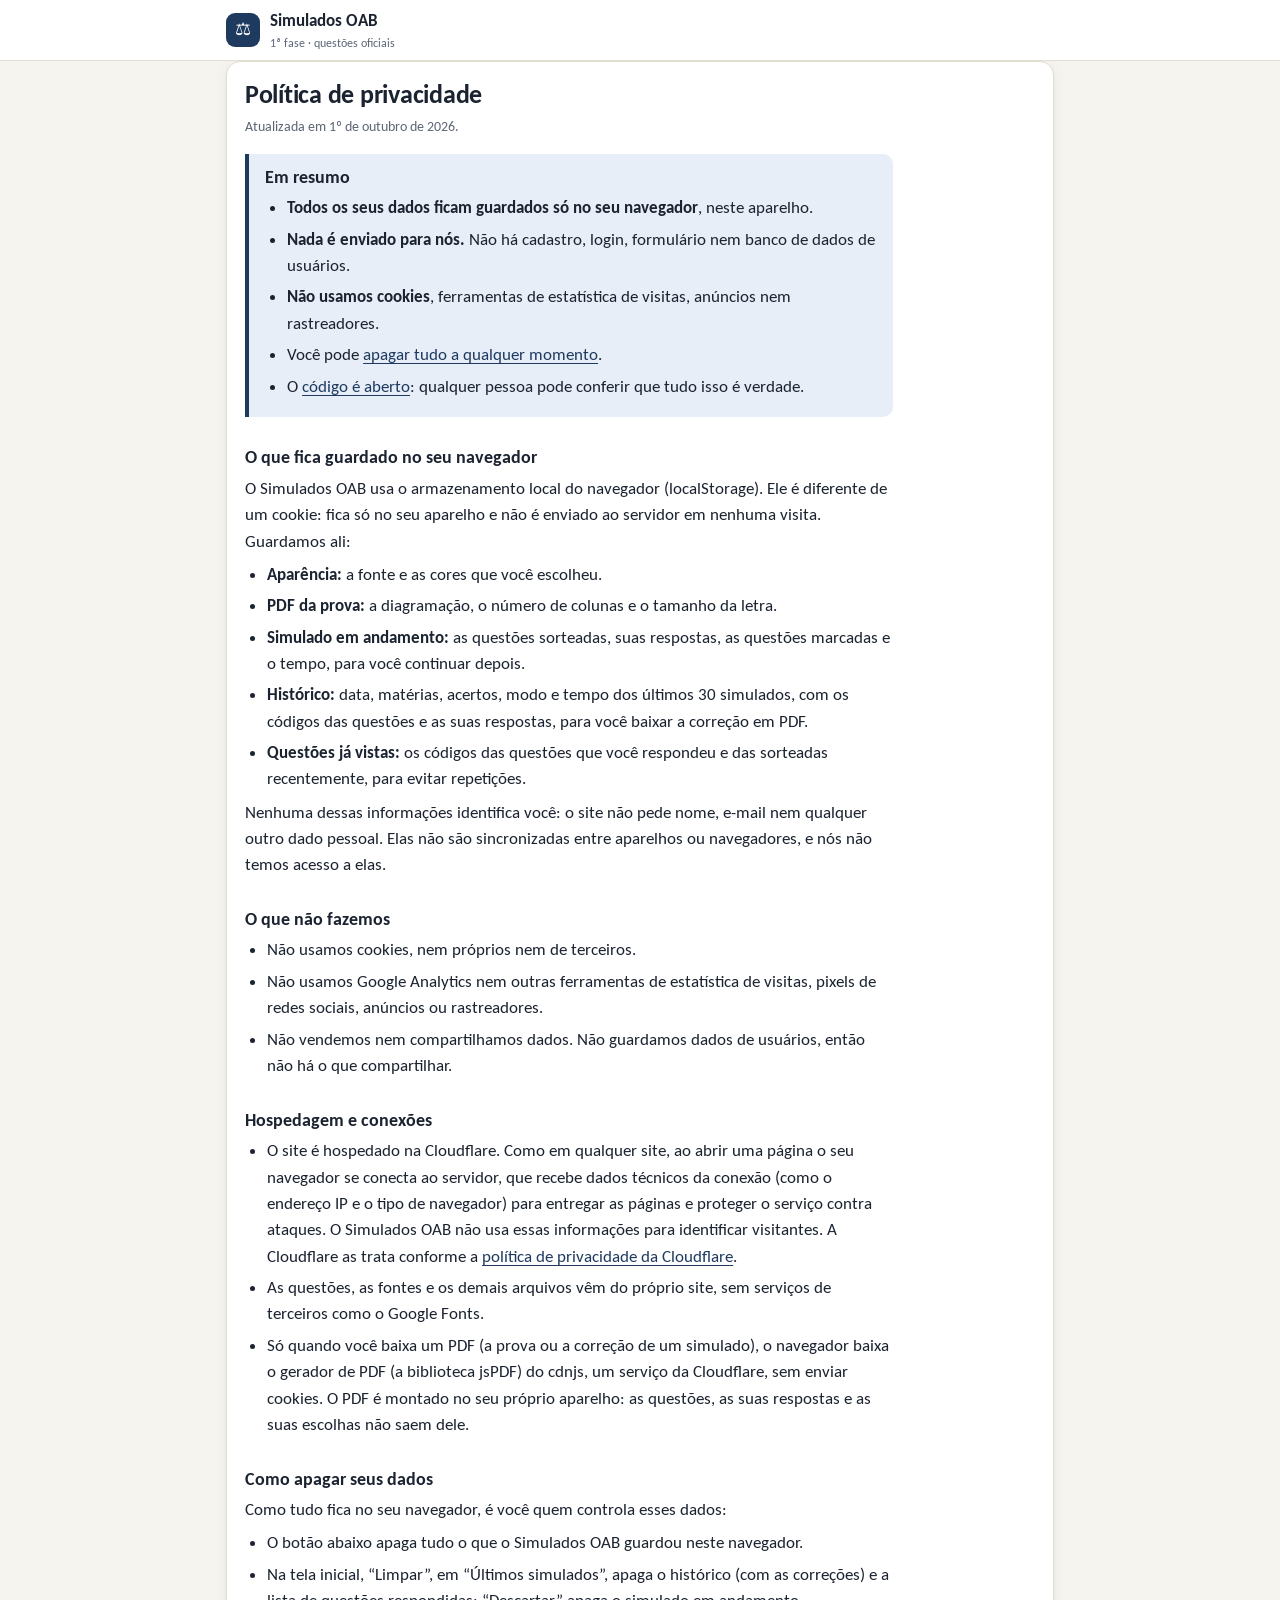
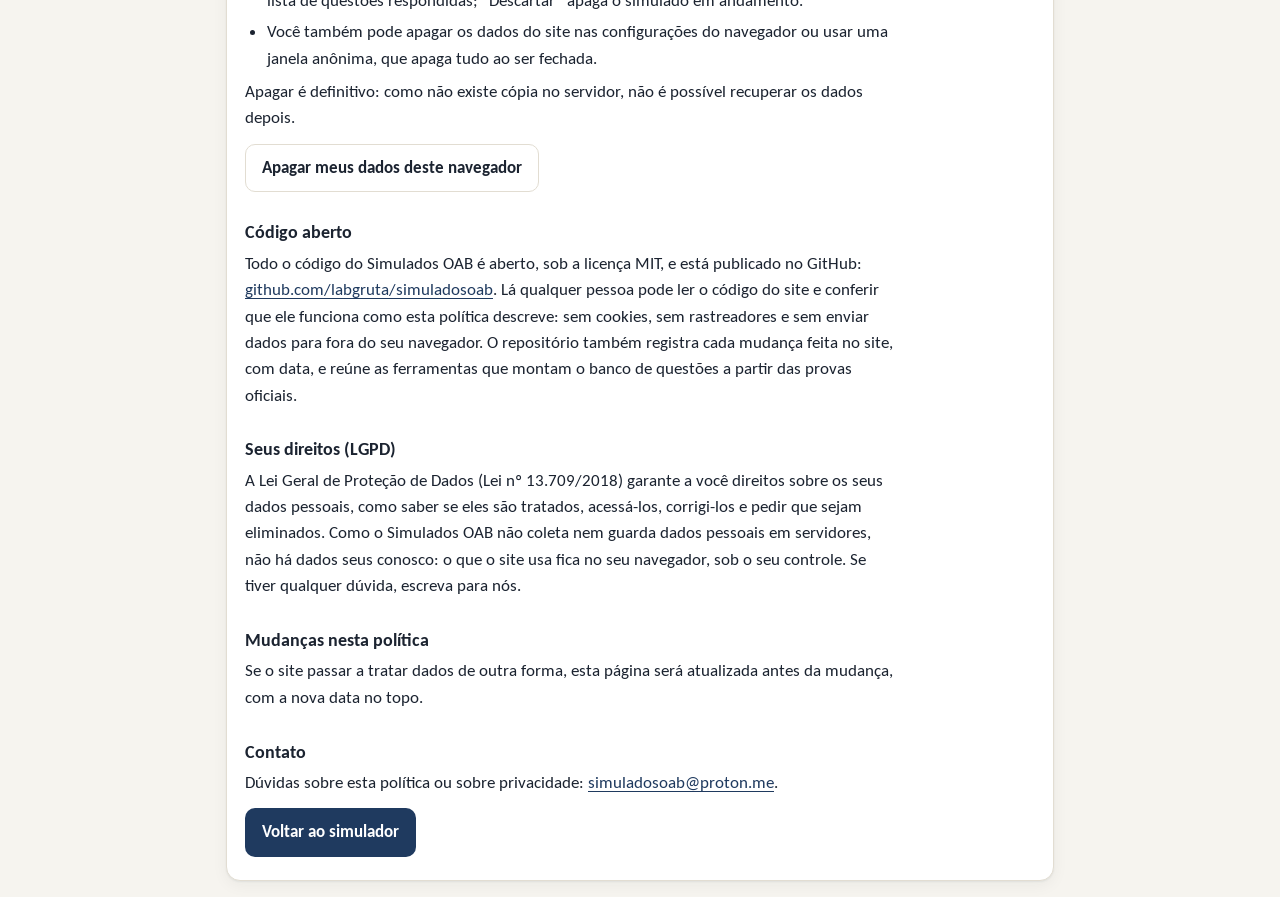
==== commit 2e5dd7fd: "Licença MIT para o código O LICENSE cobre o código do app e das ferramentas. O README explica que as" ====
--- a/privacidade.html
+++ b/privacidade.html
@@ -91,7 +91,7 @@
 
     <h2 id="codigo">Código aberto</h2>
     <p>
-      Todo o código do Simulados OAB é aberto e está publicado no GitHub:
+      Todo o código do Simulados OAB é aberto, sob a licença MIT, e está publicado no GitHub:
       <a href="https://github.com/labgruta/simuladosoab">github.com/labgruta/simuladosoab</a>.
       Lá qualquer pessoa pode ler o código do site e conferir que ele funciona como esta política descreve:
       sem cookies, sem rastreadores e sem enviar dados para fora do seu navegador. O repositório também
